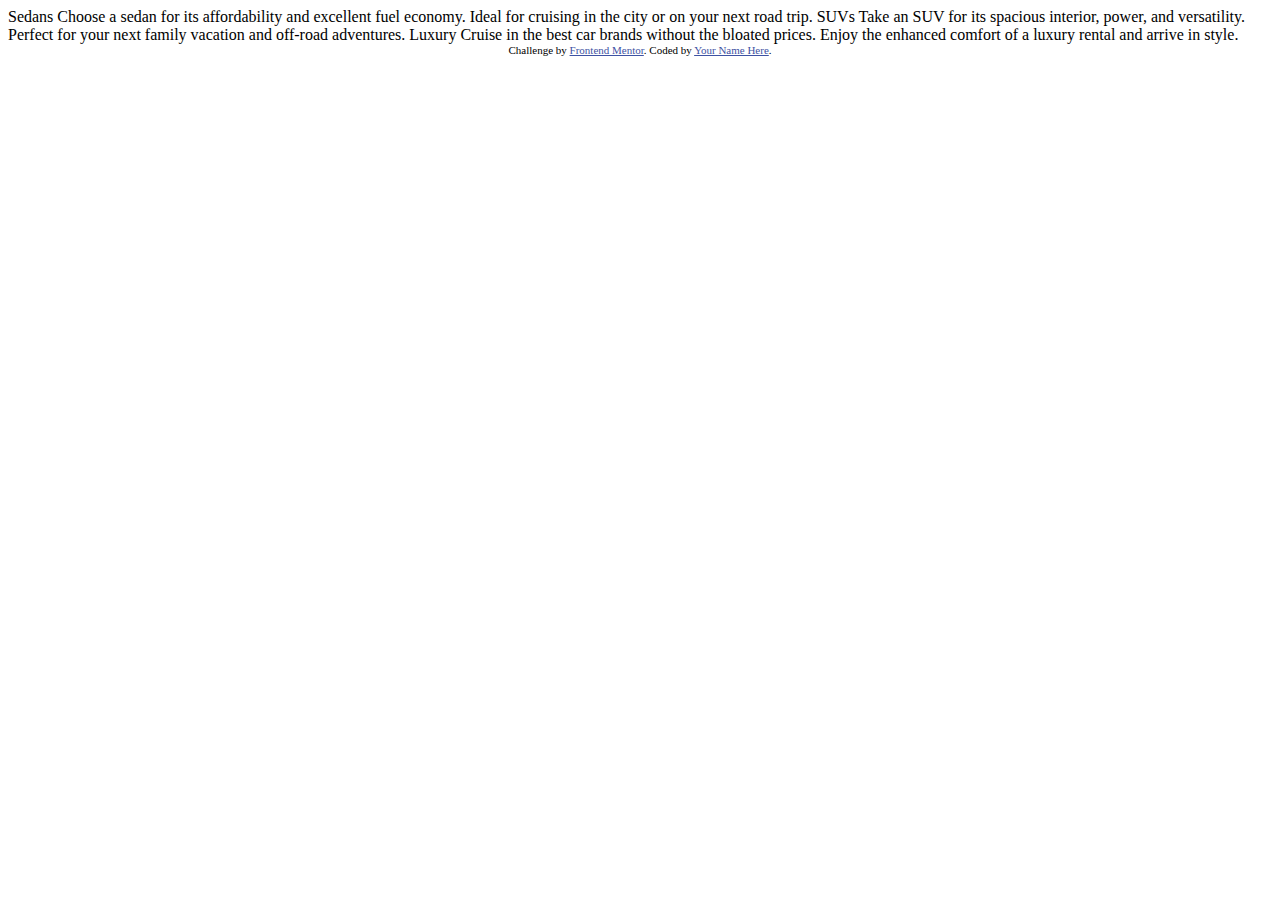
==== 3-column-preview-card-component-main/index.html @ 28a1dad3 "att" ====
<!DOCTYPE html>
<html lang="en">
<head>
  <meta charset="UTF-8">
  <meta name="viewport" content="width=device-width, initial-scale=1.0"> <!-- displays site properly based on user's device -->

  <link rel="icon" type="image/png" sizes="32x32" href="./images/favicon-32x32.png">
  
  <title>Frontend Mentor | 3-column preview card component</title>

  <!-- Feel free to remove these styles or customise in your own stylesheet 👍 -->
  <style>
    .attribution { font-size: 11px; text-align: center; }
    .attribution a { color: hsl(228, 45%, 44%); }
  </style>
</head>
<body>
  
  Sedans
  Choose a sedan for its affordability and excellent fuel economy. Ideal for cruising in the city 
  or on your next road trip.

  SUVs
  Take an SUV for its spacious interior, power, and versatility. Perfect for your next family vacation 
  and off-road adventures.

  Luxury
  Cruise in the best car brands without the bloated prices. Enjoy the enhanced comfort of a luxury 
  rental and arrive in style.
  
  <div class="attribution">
    Challenge by <a href="https://www.frontendmentor.io?ref=challenge" target="_blank">Frontend Mentor</a>. 
    Coded by <a href="#">Your Name Here</a>.
  </div>
</body>
</html>
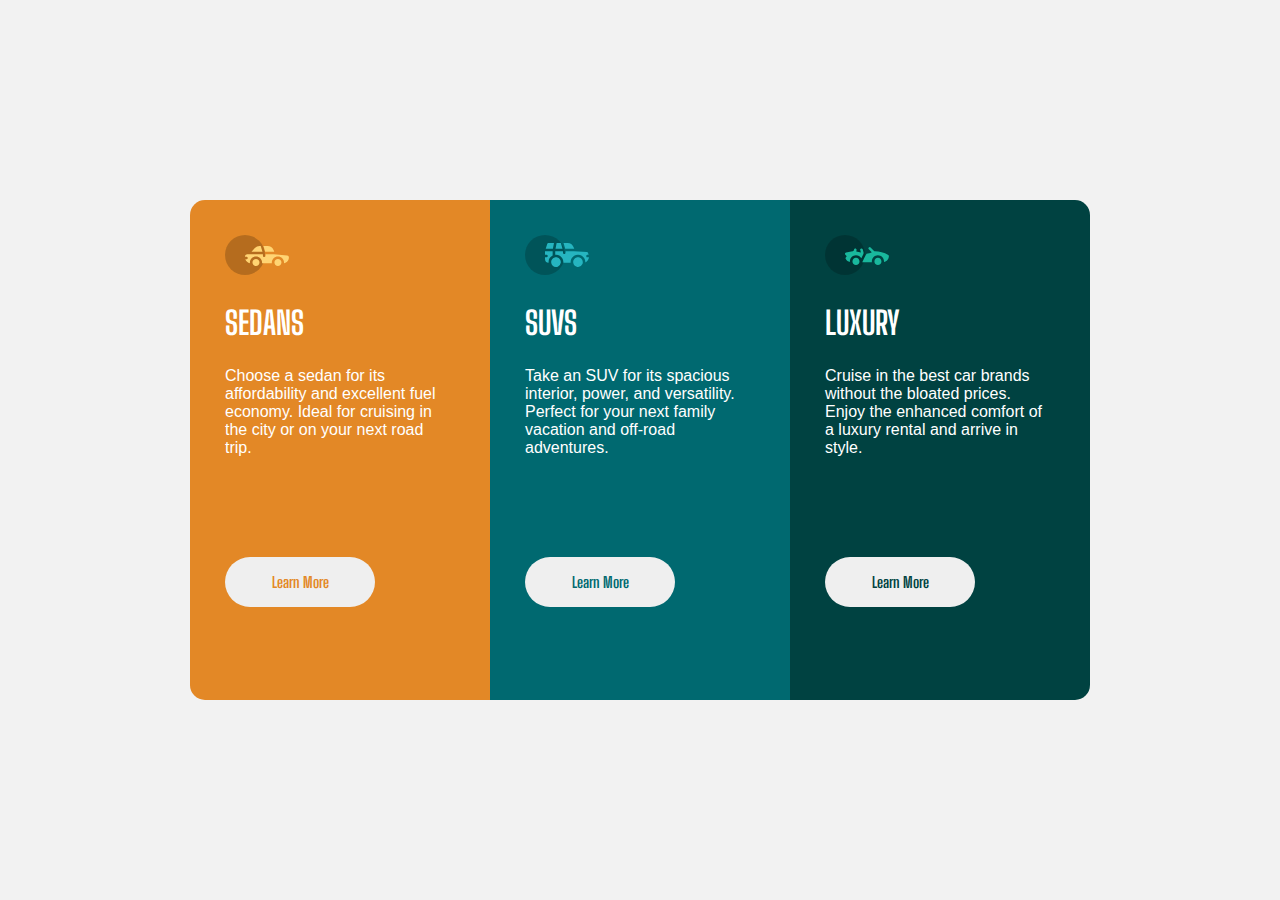
==== commit 11363be9: "+1" ====
--- a/3-column-preview-card-component-main/index.html
+++ b/3-column-preview-card-component-main/index.html
@@ -1,36 +1,38 @@
 <!DOCTYPE html>
-<html lang="en">
+<html lang="pt-br">
 <head>
   <meta charset="UTF-8">
-  <meta name="viewport" content="width=device-width, initial-scale=1.0"> <!-- displays site properly based on user's device -->
-
+  <meta name="viewport" content="width=device-width, initial-scale=1.0">
   <link rel="icon" type="image/png" sizes="32x32" href="./images/favicon-32x32.png">
-  
   <title>Frontend Mentor | 3-column preview card component</title>
-
-  <!-- Feel free to remove these styles or customise in your own stylesheet 👍 -->
-  <style>
-    .attribution { font-size: 11px; text-align: center; }
-    .attribution a { color: hsl(228, 45%, 44%); }
-  </style>
+  <link rel="stylesheet" href="style.css">
+  <link rel="stylesheet" href="media.css">
 </head>
 <body>
-  
-  Sedans
-  Choose a sedan for its affordability and excellent fuel economy. Ideal for cruising in the city 
-  or on your next road trip.
+  <main>
+    <div class="sedans">
+      <img src="images/icon-sedans.svg" alt="">
+      <h2>SEDANS</h2>
+      <p>Choose a sedan for its affordability and excellent fuel economy. Ideal for cruising in the city 
+        or on your next road trip.</p>
+        <button>Learn More</button>
+    </div>
 
-  SUVs
-  Take an SUV for its spacious interior, power, and versatility. Perfect for your next family vacation 
-  and off-road adventures.
+    <div class="suvs">
+      <img src="images/icon-suvs.svg" alt="">
+      <h2>SUVS</h2>
+      <p>Take an SUV for its spacious interior, power, and versatility. Perfect for your next family vacation 
+        and off-road adventures.</p>
+        <button>Learn More</button>
+    </div>
 
-  Luxury
-  Cruise in the best car brands without the bloated prices. Enjoy the enhanced comfort of a luxury 
-  rental and arrive in style.
-  
-  <div class="attribution">
-    Challenge by <a href="https://www.frontendmentor.io?ref=challenge" target="_blank">Frontend Mentor</a>. 
-    Coded by <a href="#">Your Name Here</a>.
-  </div>
+    <div class="luxury">
+      <img src="images/icon-luxury.svg" alt="">
+      <h2>LUXURY</h2>
+      <p>Cruise in the best car brands without the bloated prices. Enjoy the enhanced comfort of a luxury 
+        rental and arrive in style.</p>
+        <button>Learn More</button>
+    </div>
+  </main>
 </body>
 </html>--- a/3-column-preview-card-component-main/style.css
+++ b/3-column-preview-card-component-main/style.css
@@ -0,0 +1,176 @@
+@import url('https://fonts.googleapis.com/css2?family=Big+Shoulders+Display:wght@700&family=Lexend+Deca&display=swap');
+
+*{
+    box-sizing: border-box;
+    margin: 0;
+    padding: 0;
+}
+
+body {
+    background-color: #f2f2f2;
+    height: 100vh;
+    width: 100%;
+    display: flex;
+    justify-content: center;
+    align-items: center;
+}
+
+main {
+    width: 900px;
+    height: 500px;
+    display: flex;
+    justify-content: center;
+}
+
+.sedans {
+    padding: 10px;
+    width: 300px;
+    height: 500px;
+    background-color: #e38826;
+    border-top-left-radius: 15px;
+    border-bottom-left-radius: 15px;
+}
+
+.sedans img {
+    padding: 25px;
+}
+
+.sedans h2 {
+    font-family: 'Big Shoulders Display', cursive;
+    font-weight: 700;
+    font-size: 32px;
+    color: white;
+    margin-left: 25px;
+}
+
+.sedans p {
+    width: 222px;
+    color: white;
+    font-family: 'Segoe UI', Tahoma, Geneva, Verdana, sans-serif;
+    font-size: 16px;
+    margin-left: 25px;
+    margin-top: 25px;
+    font-weight: normal;
+}
+
+.sedans button {
+    margin-left: 25px;
+    margin-top: 100px;
+    padding: 10px;
+    width: 150px;
+    height: 50px;
+    border-radius: 40px;
+    border: none;
+    font-family: 'Big Shoulders Display', cursive;
+    font-size: 15px;
+    font-weight: 700;
+    color: #e38826;
+    cursor: pointer;
+}
+
+.sedans button:hover{
+    background-color: #e38826;
+    color: white;
+    border: 2px solid white;
+}
+
+
+.suvs {
+    padding: 10px;
+    width: 300px;
+    background-color: #006970;
+}
+
+.suvs img {
+    padding: 25px;
+}
+
+.suvs h2 {
+    font-family: 'Big Shoulders Display', cursive;
+    font-weight: 700;
+    font-size: 32px;
+    color: white;
+    margin-left: 25px;
+}
+
+.suvs p {
+    width: 222px;
+    color: white;
+    font-family: 'Segoe UI', Tahoma, Geneva, Verdana, sans-serif;
+    font-size: 16px;
+    margin-left: 25px;
+    margin-top: 25px;
+    font-weight: normal;
+}
+
+.suvs button {
+    margin-left: 25px;
+    margin-top: 100px;
+    padding: 10px;
+    width: 150px;
+    height: 50px;
+    border-radius: 40px;
+    border: none;
+    font-family: 'Big Shoulders Display', cursive;
+    font-size: 15px;
+    font-weight: 700;
+    color: #006970;
+    cursor: pointer;
+}
+
+.suvs button:hover {
+    background-color: #006970;
+    color: white;
+    border: 2px solid white;
+}
+
+.luxury {
+    padding: 10px;
+    width: 300px;
+    background-color: #004241;
+    border-top-right-radius: 15px;
+    border-bottom-right-radius: 15px;
+}
+
+.luxury img {
+    padding: 25px;
+}
+
+.luxury h2 {
+    font-family: 'Big Shoulders Display', cursive;
+    font-weight: 700;
+    font-size: 32px;
+    color: white;
+    margin-left: 25px;
+}
+
+.luxury p {
+    width: 222px;
+    color: white;
+    font-family: 'Segoe UI', Tahoma, Geneva, Verdana, sans-serif;
+    font-size: 16px;
+    margin-left: 25px;
+    margin-top: 25px;
+    font-weight: normal;
+}
+
+.luxury button {
+    margin-left: 25px;
+    margin-top: 100px;
+    padding: 10px;
+    width: 150px;
+    height: 50px;
+    border-radius: 40px;
+    border: none;
+    font-family: 'Big Shoulders Display', cursive;
+    font-size: 15px;
+    font-weight: 700;
+    color: #004241;
+    cursor: pointer;
+}
+
+.luxury button:hover{
+    background-color: #004241;
+    color: white;
+    border: 2px solid white;
+}--- a/3-column-preview-card-component-main/media.css
+++ b/3-column-preview-card-component-main/media.css
@@ -0,0 +1,25 @@
+@media screen and (max-width: 768px){
+    body{
+        height: auto;
+    }
+    
+    main {
+        margin-top: 60px;
+        margin-bottom: 60px;
+        height: auto;
+        flex-direction: column;
+        justify-content: center;
+        align-items: center;
+    }
+
+    .sedans {
+        border-bottom-left-radius: 0px;
+        border-top-right-radius: 15px;
+    }
+
+    .luxury {
+        border-bottom-left-radius: 15px;
+        border-top-right-radius: 0px;
+    }
+}
+    
